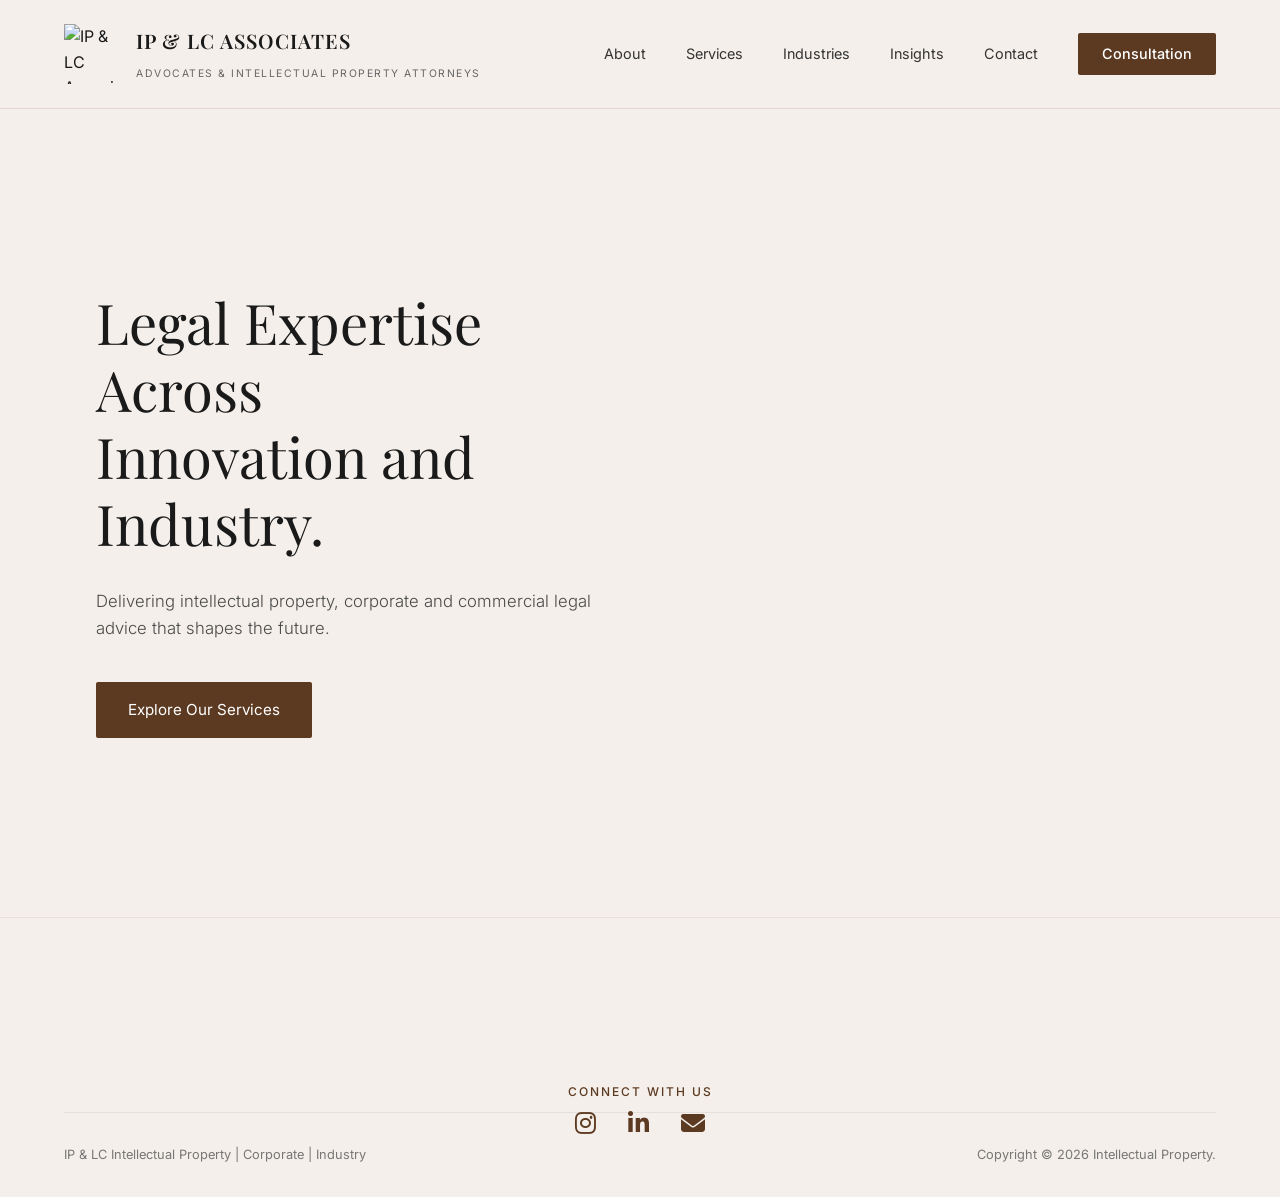
==== index.html @ b99c1520 "Initial website files" ====
<!DOCTYPE html>
<html lang="en">
<head>
    <meta charset="UTF-8">
    <meta name="viewport" content="width=device-width, initial-scale=1.0">
    <title>IP & LC Associates | Legal Expertise</title>

    <link rel="stylesheet" href="style.css">

    <link rel="preconnect" href="https://fonts.googleapis.com">
    <link rel="preconnect" href="https://fonts.gstatic.com" crossorigin>
    <link href="https://fonts.googleapis.com/css2?family=Inter:wght@300;400;500&family=Playfair+Display:ital,wght@0,400;0,600;1,400&display=swap" rel="stylesheet">

    <link rel="stylesheet" href="https://cdnjs.cloudflare.com/ajax/libs/font-awesome/6.4.0/css/all.min.css">
</head>
<body>

    <header class="navbar">
        <div class="logo-container">
            <!-- <div class="logo-icon"></div> -->
            <img src="logo.png" alt="IP & LC Associates Logo" class="logo-image">
            <div class="logo-text">
                <h1>IP & LC ASSOCIATES</h1>
                <p class="logo-subtext">Advocates & Intellectual Property Attorneys</p>
            </div>
        </div>

        <!-- <nav class="nav-links">
            <a href="about.html">About</a>
            <a href="services.html">Services</a>
            <a href="industries.html">Industries</a>
            <a href="insights.html">Insights</a>
            <a href="contact.html">Contact</a>
            <a href="consultation.html" class="cta-btn">Consultation</a>
        </nav> -->

        <nav class="nav-links">
            <a href="about.html">About</a>
            
            <div class="dropdown">
                <a href="#">Services</a>
                <div class="dropdown-content">
                    <button onclick="window.location.href='services.html?type=ip'">Intellectual Property</button>
                    <button onclick="window.location.href='services.html?type=corporate'">Corporate & Commercial</button>
                </div>
            </div>

            <a href="industries.html">Industries</a>
            <a href="insights.html">Insights</a>
            <a href="contact.html">Contact</a>
            <a href="consultation.html" class="cta-btn">Consultation</a>
        </nav>
    </header>

    <main class="hero-section">
        <div class="hero-content">
            <h2 class="hero-title">Legal Expertise<br>Across<br>Innovation and Industry.</h2>
            <p class="hero-description">
                Delivering intellectual property, corporate and commercial legal advice that shapes the future.
            </p>
            <a href="#services" class="explore-btn">Explore Our Services</a>
        </div>
    </main>

    <!-- <section id="about" class="content-section">
    <div class="section-container">
        <h2>About Us</h2>
        <p>
            IP & LC Associates is a multidisciplinary legal practice focused on
            Intellectual Property, Corporate Law, Commercial Transactions, and
            Industry-specific legal advisory services.
        </p>

        <p>
            We assist innovators, entrepreneurs, startups, corporations, and
            established businesses in protecting their intellectual assets and
            navigating complex legal challenges.
        </p>
    </div>
</section> -->

    <footer class="footer">
        <p class="footer-title">CONNECT WITH US</p>

        <div class="social-icons">
            <a href="#" aria-label="Instagram"><i class="fa-brands fa-instagram"></i></a>
            <a href="#" aria-label="LinkedIn"><i class="fa-brands fa-linkedin-in"></i></a>
            <a href="#" aria-label="Email"><i class="fa-solid fa-envelope"></i></a>
        </div>

        <div class="copyright">
            <p>IP & LC Intellectual Property | Corporate | Industry</p>
            <p>Copyright © 2026 Intellectual Property.</p>
        </div>
    </footer>

</body>
</html>
---- style.css ----
/* ==========================================================================
   1. RESET & FOUNDATIONS
   ========================================================================== */
* {
    margin: 0;
    padding: 0;
    box-sizing: border-box;
}

html {
    scroll-behavior: smooth;
    min-height: 100%;
}

body {
    min-height: 100%;
    font-family: 'Inter', sans-serif;
    color: #1A1A1A;
    line-height: 1.6;

    /* Full-page background image */
    background: url('bg-photo-2.png') no-repeat center center;
    background-size: cover;
    background-attachment: scroll;
    background-color: #F4EFEA;
}

/* Optional soft page overlay for readability */
body::before {
    content: "";
    position: fixed;
    inset: 0;
    background: rgba(244, 239, 234, 0.18);
    pointer-events: none;
    z-index: -1;
}

/* ==========================================================================
   2. HEADER & NAVIGATION BAR
   ========================================================================== */
.navbar {
    position: sticky;
    top: 0;
    z-index: 1000;
    display: flex;
    justify-content: space-between;
    align-items: center;
    padding: 1.5rem 4rem;
    background-color: rgba(244, 239, 234, 0.72);
    backdrop-filter: blur(4px);
    border-bottom: 1px solid rgba(139, 94, 60, 0.15);
}

.logo-container {
    display: flex;
    align-items: center;
    gap: 12px;
}

.logo-image {
    width: 60px;
    height: 60px;
    object-fit: contain;
    display: block;
}

/* .logo-icon {
    width: 32px;
    height: 32px;
    background-color: #5C3A21;
    border-radius: 50% 0 50% 0;
} */

/* .logo-text h1 {
    font-family: 'Playfair Display', serif;
    font-size: 1.25rem;
    font-weight: 600;
    letter-spacing: 1px;
    color: #1A1A1A;
} */

.logo-text h1 {
    font-family: 'Playfair Display', serif;
    font-size: 1.25rem;
    font-weight: 600;
    letter-spacing: 1px;
    color: #1A1A1A;

    position: relative;
    display: inline-block;
    overflow: hidden;
}

.logo-text h1::after {
    content: '';
    position: absolute;
    top: 0;
    left: -150%;
    width: 50%;
    height: 100%;

    background: linear-gradient(
        120deg,
        transparent,
        rgba(255,255,255,0.8),
        transparent
    );

    animation: shine 8s infinite;
}

@keyframes shine {
    0% {
        left: -150%;
    }

    50% {
        left: 150%;
    }

    100% {
        left: 150%;
    }
}

.logo-subtext {
    font-size: 0.65rem;
    text-transform: uppercase;
    letter-spacing: 1.5px;
    color: #666666;
    margin-top: 2px;
}

.nav-links {
    display: flex;
    align-items: center;
    gap: 2.5rem;
}

.nav-links a {
    text-decoration: none;
    color: #333333;
    font-size: 0.9rem;
    font-weight: 400;
    transition: color 0.3s ease;
}

.nav-links a:hover {
    color: #5C3A21;
}

.nav-links .cta-btn {
    background-color: #5C3A21;
    color: #FFFFFF;
    padding: 0.6rem 1.5rem;
    border-radius: 2px;
    font-weight: 500;
    transition: background-color 0.3s ease;
}

.nav-links .cta-btn:hover {
    background-color: #442A18;
}

/* ==========================================================================
   3. HERO SECTION
   ========================================================================== */
.hero-section {
    min-height: calc(100vh - 92px);
    display: flex;
    align-items: center;
    padding: 0 6rem;
    position: relative;
    background: transparent;
}

.hero-content {
    max-width: 550px;
    position: relative;
    z-index: 2;
    padding: 3rem 0;
}

.hero-title {
    font-family: 'Playfair Display', serif;
    font-size: 3.5rem;
    font-weight: 400;
    line-height: 1.2;
    color: #1A1A1A;
    margin-bottom: 2rem;
}

.hero-description {
    font-size: 1.05rem;
    color: #4A4A4A;
    margin-bottom: 2.5rem;
    font-weight: 300;
    max-width: 500px;
}

.explore-btn {
    display: inline-block;
    text-decoration: none;
    background-color: #5C3A21;
    color: #FFFFFF;
    padding: 1rem 2rem;
    border-radius: 2px;
    font-size: 0.95rem;
    font-weight: 400;
    transition: background-color 0.3s ease, transform 0.2s ease;
}

.explore-btn:hover {
    background-color: #442A18;
    transform: translateY(-1px);
}

/* ==========================================================================
   4. FOOTER & SOCIALS SECTION
   ========================================================================== */
.footer {
    /* background-color: rgba(232, 227, 220, 0.55); */
    background-color: transparent;
    /* backdrop-filter: blur(4px); */
    padding: 4rem 4rem 2rem 4rem;
    text-align: center;
    border-top: 1px solid rgba(139, 94, 60, 0.1);
}

.footer-title {
    transform: translateY(100px);
    font-size: 0.75rem;
    font-weight: 500;
    letter-spacing: 2px;
    color: #5C3A21;
    margin-bottom: 1.5rem;
}

.social-icons {
    transform: translateY(80px);
    display: flex;
    justify-content: center;
    gap: 2rem;
    margin-bottom: 3rem;
}

.social-icons a {
    /* transform: translateY(100px); */
    color: #5C3A21;
    font-size: 1.5rem;
    transition: color 0.3s ease, transform 0.3s ease;
}

.social-icons a:hover {
    color: #8B5E3C;
    transform: scale(1.15);
}

.copyright {
    /* transform: translateY(100px); */
    border-top: 1px solid rgba(0, 0, 0, 0.06);
    padding-top: 2rem;
    font-size: 0.8rem;
    color: #777777;
    display: flex;
    justify-content: space-between;
    align-items: center;
    max-width: 1200px;
    margin: 0 auto;
}

/* ==========================================================================
   5. RESPONSIVE
   ========================================================================== */
@media (max-width: 768px) {
    .navbar {
        padding: 1.25rem 1.5rem;
    }

    .nav-links {
        display: none;
    }

    .hero-section {
        min-height: auto;
        padding: 4rem 2rem 5rem 2rem;
        align-items: flex-start;
    }

    .hero-title {
        font-size: 2.5rem;
    }

    .hero-description {
        font-size: 1rem;
    }

    .footer {
        padding: 3rem 1.5rem 2rem 1.5rem;
    }

    .copyright {
        flex-direction: column;
        gap: 10px;
    }

    body {
        background-attachment: scroll;
        background-position: center top;
    }
}

@keyframes fadeUp {
    from {
        opacity: 0;
        transform: translateY(25px);
    }

    to {
        opacity: 1;
        transform: translateY(0);
    }
}

.hero-title,
.hero-description,
.explore-btn {
    opacity: 0;
}

.hero-title {
    animation: fadeUp 1.5s ease-out forwards;
}

.hero-description {
    animation: fadeUp 1.5s ease-out forwards;
    animation-delay: 0.6s;
}

.explore-btn {
    animation: fadeUp 1.5s ease-out forwards;
    animation-delay: 1.2s;
}

/* .hero-title {
    animation: fadeUp 2s ease forwards;
}

.hero-description {
    animation: fadeUp 2s ease forwards;
    animation-delay: 0.8s;
}

.explore-btn {
    animation: fadeUp 2s ease forwards;
    animation-delay: 1.6s;
} */


/* ==========================================
   ABOUT PAGE
========================================== */

.page-header {
    position: relative;
    min-height: 300px;
    padding: 6rem;
    overflow: hidden;

    display: flex;
    align-items: center;
}

/* .watermark-logo {
    position: absolute;

    right: -80px;
    top: 50%;

    transform: translateY(-50%);

    width: 500px;
    height: 500px;

    background-image: url('logo.png');
    background-repeat: no-repeat;
    background-position: center;
    background-size: contain;

    opacity: 0.05;

    pointer-events: none;
} */

.page-title {
    font-family: 'Playfair Display', serif;

    font-size: 5rem;
    font-weight: 600;
    letter-spacing: 6px;

    color: #5C3A21;

    position: relative;
    overflow: hidden;
    display: inline-block;

    opacity: 0;
    animation: fadeUp 1.5s ease-out forwards;

    position: relative;
    z-index: 2;
}

.page-title::after {
    content: '';

    position: absolute;
    top: 0;
    left: -150%;

    width: 40%;
    height: 100%;

    background: linear-gradient(
        120deg,
        transparent,
        rgba(255,255,255,0.8),
        transparent
    );

    animation: pageShine 8s infinite;
}

@keyframes pageShine {
    0% {
        left: -150%;
    }

    50% {
        left: 150%;
    }

    100% {
        left: 150%;
    }
}

.page-content {
    padding: 2rem 6rem 8rem 6rem;
}

.content-wrapper {
    max-width: 900px;
}

.content-wrapper h2 {
    font-family: 'Playfair Display', serif;
    font-size: 2.2rem;

    color: #5C3A21;

    margin-bottom: 2rem;
    opacity: 0;
    animation: fadeUp 1.5s ease-out forwards;
    animation-delay: 0.5s;
}

.content-wrapper p {
    font-size: 1.05rem;
    line-height: 1.9;

    color: #444;

    margin-bottom: 1.5rem;

    opacity: 0;
    animation: fadeUp 1.5s ease-out forwards;
    animation-delay: 1s;
}

.about-page {
    background: linear-gradient(
        to bottom,
        #A9A9A9 0%,    /* Grey at the bottom */
        #D5CEC7 50%,   /* Transition zone */
        #FAF7F2 100%   /* Beige at the top */
    ) !important;
}

.about-page::before {
    display: none;
}

.about-layout {
    display: flex;
    align-items: center;
    gap: 4rem;
}

.about-text {
    flex: 0.9;
}

/* .slideshow-container {
    flex: 1.1;
    position: relative;
    width: 100%;
    height: 550px;

    overflow: hidden;
    border-radius: 12px;

    box-shadow: 0 20px 50px rgba(0,0,0,0.12);
} */

.slideshow-container {
    position: fixed;
    right: 0;
    top: 50%;
    transform: translateY(-50%);

    width: 700px;
    height: 700px;

    opacity: 0.12;

    pointer-events: none;
    z-index: 0;
    overflow: hidden;
}

.slide {
    position: absolute;
    inset: 0;

    width: 100%;
    height: 100%;

    object-fit: cover;

    opacity: 0;
    transition: opacity 1.5s ease-in-out;

    
    transform: scale(1.05);

    -webkit-mask-image: linear-gradient(to left, rgba(0, 0, 0, 1) 40%, transparent 100%);
    mask-image: linear-gradient(to left, rgba(0, 0, 0, 1) 40%, transparent 100%);
}

.slide::after {
    content: '';
    position: absolute;
    inset: 0;
    /* Gradient: Dark on right, transparent on left */
    background: linear-gradient(to left, #FAF7F2 0%, transparent 80%);
}

.slide.active {
    opacity: 1;
}

/* ==========================================================================
   COMPLETE ANIMATED & STAGGERED SERVICES DROPDOWN
   ========================================================================== */

/* 1. Dropdown Anchor Parent Container */
.dropdown { 
    position: relative; 
    display: inline-block; 
}

/* 2. Dropdown Card Container (Handles the overall fade and slide entry) */
.dropdown-content {
    display: block; /* Forces block display to allow CSS transitions to trigger */
    position: absolute; 
    top: 100%; 
    left: 0;
    background: #F4EFEA; 
    min-width: 220px;
    box-shadow: 0 10px 30px rgba(0, 0, 0, 0.08);
    z-index: 1001;
    border-top: 2px solid #5C3A21; /* Accent baseline line */
    
    /* Initial Hidden State */
    opacity: 0;
    visibility: hidden;
    transform: translateY(12px);
    pointer-events: none; /* Disables interaction while invisible */
    
    /* Smooth Transition Curve */
    transition: opacity 0.3s ease, 
                transform 0.3s cubic-bezier(0.16, 1, 0.3, 1), 
                visibility 0.3s;
}

/* Container State on Hover */
.dropdown:hover .dropdown-content {
    opacity: 1;
    visibility: visible;
    transform: translateY(0);
    pointer-events: auto; /* Enables interaction */
}

/* 3. Dropdown Menu Link Buttons */
.dropdown-content button {
    display: block; 
    width: 100%; 
    padding: 1rem 1.25rem; 
    border: none;
    background: none; 
    text-align: left; 
    cursor: pointer; 
    font-family: 'Inter', sans-serif; 
    font-size: 0.9rem;
    color: #1A1A1A;
    
    /* Initial Item Hidden State */
    opacity: 0;
    transform: translateY(10px);
    
    /* Configuration for staggered entry and default exit dynamics */
    transition: opacity 0.25s ease, 
                transform 0.25s cubic-bezier(0.16, 1, 0.3, 1),
                background-color 0.2s ease, 
                color 0.2s ease;
}

/* Buttons State on Hovering the parent tab */
.dropdown:hover .dropdown-content button {
    opacity: 1;
    transform: translateY(0);
}

/* One-by-One Staggered Entrance Timings */
.dropdown:hover .dropdown-content button:nth-child(1) {
    transition-delay: 0.08s; /* Intellectual Property slides out first */
}
.dropdown:hover .dropdown-content button:nth-child(2) {
    transition-delay: 0.16s; /* Corporate & Commercial follows right after */
}

/* Interactive hover color adjustments when hovering over individual links */
.dropdown-content button:hover { 
    background: rgba(92, 58, 33, 0.06); 
    color: #5C3A21; 
    transition-delay: 0s !important; /* Overrides entry delay so highlighting reacts instantly */
}

/* --- Services List Animations --- */
.service-content { display: none; }
.service-list { list-style: none; padding: 0; }
.service-list li {
    font-size: 1.1rem; line-height: 2.5; color: #444;
    opacity: 0; animation: fadeUp 1s ease-out forwards;
}
/* Staggers the items for a premium feel */
.service-list li:nth-child(n) { animation-delay: calc(n * 0.08s); }

/* --- Shiny Swipe for Service Headings --- */
/* --- Updated Service Headings (Matches Industries We Serve style) --- */
/* --- Expanded Service Headings (Matches image_f168a4.png with Larger Font) --- */
.service-content h2 {
    font-family: 'Playfair Display', serif;
    font-style: italic;
    font-weight: 500;
    font-size: 3rem;                               /* INCREASED FONT SIZE: Scaled up for premium prominence */
    color: #5C3A21;                                  /* Matching bronze/gold text color */
    border-bottom: 1px solid rgba(92, 58, 33, 0.3);  /* Clean underline line */
    padding-bottom: 8px;                             /* Slightly expanded breathing room above the line */
    margin-bottom: 2rem;
    
    /* Layout preservation for the shiny swipe sequence */
    position: relative;
    display: inline-block; 
    overflow: hidden;
    padding-right: 24px;   
}

/* Keeps the premium shine effect attached securely to the resized text */
.service-content h2::after {
    content: '';
    position: absolute;
    top: 0;
    left: -150%;
    width: 40%;
    height: 100%;
    background: linear-gradient(
        120deg,
        transparent,
        rgba(255,255,255,0.8),
        transparent
    );
    animation: pageShine 8s infinite;
}

/* Optional: Add a bit of breathing room at the top since the main header is gone */
.services-container {
    padding-top: 6rem !important;
}

/* --- White Box Cards for Service Items --- */
.service-list {
    display: flex;
    flex-direction: column;
    gap: 0.85rem;          /* Space between the white boxes */
    margin-top: 2rem;
    list-style: none;      /* Removes old bullet points */
    padding: 0;
}

.service-list li {
    background-color: #FFFFFF;
    color: #2D2D2D;
    font-size: 1.05rem;
    font-weight: 400;
    padding: 1.25rem 1.75rem;
    border-radius: 3px;
    box-shadow: 0 4px 15px rgba(0, 0, 0, 0.03);
    border-left: 3px solid #5C3A21; /* Theme accent line on the left of each box */
    
    /* Animation Initialization */
    opacity: 0;
    transform: translateY(30px);
    animation: slideUpCard 0.6s cubic-bezier(0.16, 1, 0.3, 1) forwards;
}

/* Custom Keyframe for Card Entrance */
@keyframes slideUpCard {
    to {
        opacity: 1;
        transform: translateY(0);
    }
}

/* Staggered Entrance Delays (One by One effect) */
.service-list li:nth-child(1) { animation-delay: 0.1s; }
.service-list li:nth-child(2) { animation-delay: 0.2s; }
.service-list li:nth-child(3) { animation-delay: 0.3s; }
.service-list li:nth-child(4) { animation-delay: 0.4s; }
.service-list li:nth-child(5) { animation-delay: 0.5s; }
.service-list li:nth-child(6) { animation-delay: 0.6s; }
.service-list li:nth-child(7) { animation-delay: 0.7s; }
.service-list li:nth-child(8) { animation-delay: 0.8s; }

/* --- Hover Expansion Mechanics --- */
.service-list li {
    cursor: pointer;
    transition: background-color 0.35s ease, box-shadow 0.35s ease, transform 0.35s ease;
}

/* Accent highlight when hovering over a card */
.service-list li:hover {
    background-color: #FAF7F2; 
    box-shadow: 0 8px 25px rgba(92, 58, 33, 0.08);
}

/* Service Title Styling inside the card */
/* --- Updated Service Titles (Matches the clean uppercase + underline style) --- */
.service-title {
    font-family: 'Inter', sans-serif;
    text-transform: uppercase;
    letter-spacing: 2px;
    color: #5C3A21;
    font-size: 0.9rem;
    font-weight: 500;
    display: inline-block;
    border-bottom: 1px solid rgba(92, 58, 33, 0.25);
    padding-bottom: 4px;
    transition: border-color 0.35s ease;
}

/* Enhances the underline subtly when the whole card is hovered */
.service-list li:hover .service-title {
    border-bottom-color: rgba(92, 58, 33, 0.6);
}

/* Hidden description block by default */
.service-desc {
    max-height: 0;
    opacity: 0;
    overflow: hidden;
    font-size: 0.92rem;
    color: #555555;
    line-height: 1.5;
    /* Smooth multi-property transition for the downward slide effect */
    transition: max-height 0.4s cubic-bezier(0.16, 1, 0.3, 1), 
                opacity 0.3s ease, 
                margin-top 0.4s ease;
}

/* Hover expansion trigger */
.service-list li:hover .service-desc {
    max-height: 120px; /* Allows the content area to expand downward */
    opacity: 1;
    margin-top: 0.75rem; /* Creates clean spacing above the description text */
}

/* --- Industry Header Typography & Animations --- */
.industry-intro-sub {
    font-family: 'Inter', sans-serif;
    font-size: 0.85rem;
    text-transform: uppercase;
    letter-spacing: 2px;
    color: #5C3A21;
    margin-bottom: 0.5rem;
    border-bottom: 1px solid rgba(92, 58, 33, 0.2);
    display: inline-block;
    padding-bottom: 2px;
    
    /* Animation */
    opacity: 0;
    transform: translateY(15px);
    animation: slideUpHeading 0.8s cubic-bezier(0.16, 1, 0.3, 1) forwards;
}

.industry-intro-title {
    font-family: 'Playfair Display', serif;
    font-size: 2.8rem;
    color: #1A1A1A;
    line-height: 1.2;
    margin-bottom: 1.2rem;
    font-weight: 400;
    
    /* Animation with slight delay */
    opacity: 0;
    transform: translateY(25px);
    animation: slideUpHeading 0.8s cubic-bezier(0.16, 1, 0.3, 1) forwards;
    animation-delay: 0.1s;
}

.industry-intro-title em {
    font-style: italic;
    font-weight: 400;
}

.industry-intro-desc {
    font-family: 'Inter', sans-serif;
    font-style: italic;
    font-size: 1.1rem;
    color: #555555;
    line-height: 1.6;
    margin-bottom: 2.5rem;
    max-width: 650px;
    
    /* Animation with more delay */
    opacity: 0;
    transform: translateY(25px);
    animation: slideUpHeading 0.8s cubic-bezier(0.16, 1, 0.3, 1) forwards;
    animation-delay: 0.2s;
}

/* Keyframe for Header Elements */
@keyframes slideUpHeading {
    to {
        opacity: 1;
        transform: translateY(0);
    }
}

/* --- Industry 2-Column Grid & Cards --- */
.industry-list {
    display: grid;
    grid-template-columns: repeat(2, 1fr);
    gap: 1.2rem;
    list-style: none;
    padding: 0;
    margin: 0;
}

.industry-list li {
    background-color: #FFFFFF;
    padding: 1.25rem 1.75rem;
    border-radius: 3px;
    box-shadow: 0 4px 15px rgba(0, 0, 0, 0.03);
    border-left: 3px solid #5C3A21;
    display: flex;
    align-items: center;
    gap: 1.5rem;
    
    /* Card entry starts after headings finish */
    opacity: 0;
    transform: translateY(30px);
    animation: slideUpCard 0.6s cubic-bezier(0.16, 1, 0.3, 1) forwards;
}

.industry-number {
    font-family: 'Playfair Display', serif;
    font-style: italic;
    font-size: 1.1rem;
    color: #5C3A21;
    font-weight: 600;
    min-width: 25px;
}

.industry-text {
    font-family: 'Inter', sans-serif;
    font-size: 1.1rem;
    font-weight: 400;
    color: #1A1A1A;
}

/* Staggered Card Delays (Pushed back slightly to let title animate first) */
.industry-list li:nth-child(1) { animation-delay: 0.35s; }
.industry-list li:nth-child(2) { animation-delay: 0.4s; }
.industry-list li:nth-child(3) { animation-delay: 0.45s; }
.industry-list li:nth-child(4) { animation-delay: 0.5s; }
.industry-list li:nth-child(5) { animation-delay: 0.55s; }
.industry-list li:nth-child(6) { animation-delay: 0.6s; }
.industry-list li:nth-child(7) { animation-delay: 0.65s; }
.industry-list li:nth-child(8) { animation-delay: 0.7s; }
.industry-list li:nth-child(9) { animation-delay: 0.75s; }
.industry-list li:nth-child(10) { animation-delay: 0.8s; }


/* --- About Page Headings & Spacing (Matches image_f16c85.png Style) --- */
.about-page .page-title,
.about-page .content-wrapper h2 {
    font-family: 'Montserrat', sans-serif;
    text-transform: uppercase;
    letter-spacing: 2.5px;
    color: #5C3A21;
    font-weight: 500;
    display: inline-block;
    border-bottom: 1px solid rgba(92, 58, 33, 0.25);
    padding-bottom: 6px;
}

/* FONT SIZE: Scaled up the main page title */
.about-page .page-title {
    font-size: 2.5rem;
    margin-bottom: 0;
}

/* REDUCED GAPS: Drastically slashes the banner height and padding */
.about-page .page-header {
    margin-top: 0 !important;        /* Snaps the banner block directly against the navbar */
    padding-top: 2rem !important;    /* Pulls "ABOUT US" up near the top of the grey zone */
    padding-bottom: 1rem !important; /* Tightens the bottom of the banner zone */
    min-height: auto !important;     /* Overrides any tall preset height rules */
    height: auto !important;
}

.about-page .page-content {
    padding-top: 1.5rem !important;  /* Controls the spacing between the banner and "Who We Are" */
}

/* Spacing adjustments for the Subsection Title */
.about-page .content-wrapper h2 {
    font-size: 1.15rem;
    margin-top: 0;
    margin-bottom: 1.5rem;
}
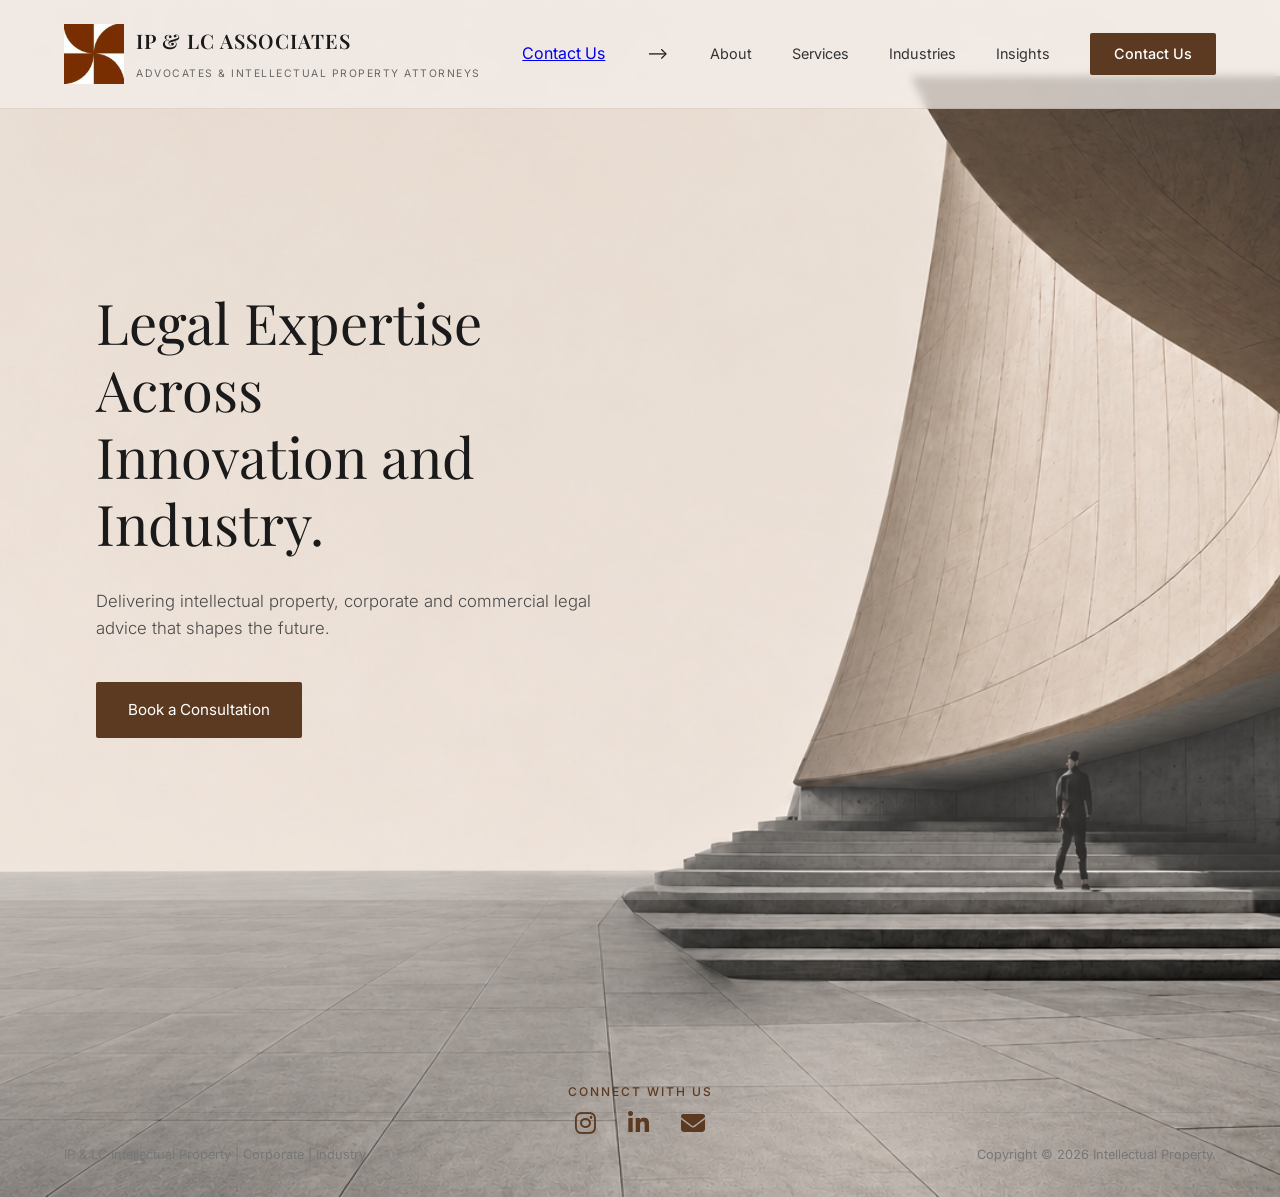
==== commit 1bf60614: "explore services and consultation changes" ====
--- a/index.html
+++ b/index.html
@@ -30,8 +30,8 @@
             <a href="services.html">Services</a>
             <a href="industries.html">Industries</a>
             <a href="insights.html">Insights</a>
-            <a href="contact.html">Contact</a>
-            <a href="consultation.html" class="cta-btn">Consultation</a>
+            <!-- <a href="contact.html">Contact</a> -->
+            <a href="contact.html" class="cta-btn">Contact Us</a>
         </nav> -->
 
         <nav class="nav-links">
@@ -47,8 +47,8 @@
 
             <a href="industries.html">Industries</a>
             <a href="insights.html">Insights</a>
-            <a href="contact.html">Contact</a>
-            <a href="consultation.html" class="cta-btn">Consultation</a>
+            <!-- <a href="contact.html">Contact</a> -->
+            <a href="contact.html" class="cta-btn">Contact Us</a>
         </nav>
     </header>
 
@@ -58,7 +58,7 @@
             <p class="hero-description">
                 Delivering intellectual property, corporate and commercial legal advice that shapes the future.
             </p>
-            <a href="#services" class="explore-btn">Explore Our Services</a>
+            <a href="#services" class="explore-btn">Book a Consultation</a>
         </div>
     </main>
 
@@ -95,4 +95,4 @@
     </footer>
 
 </body>
-</html>+</html>
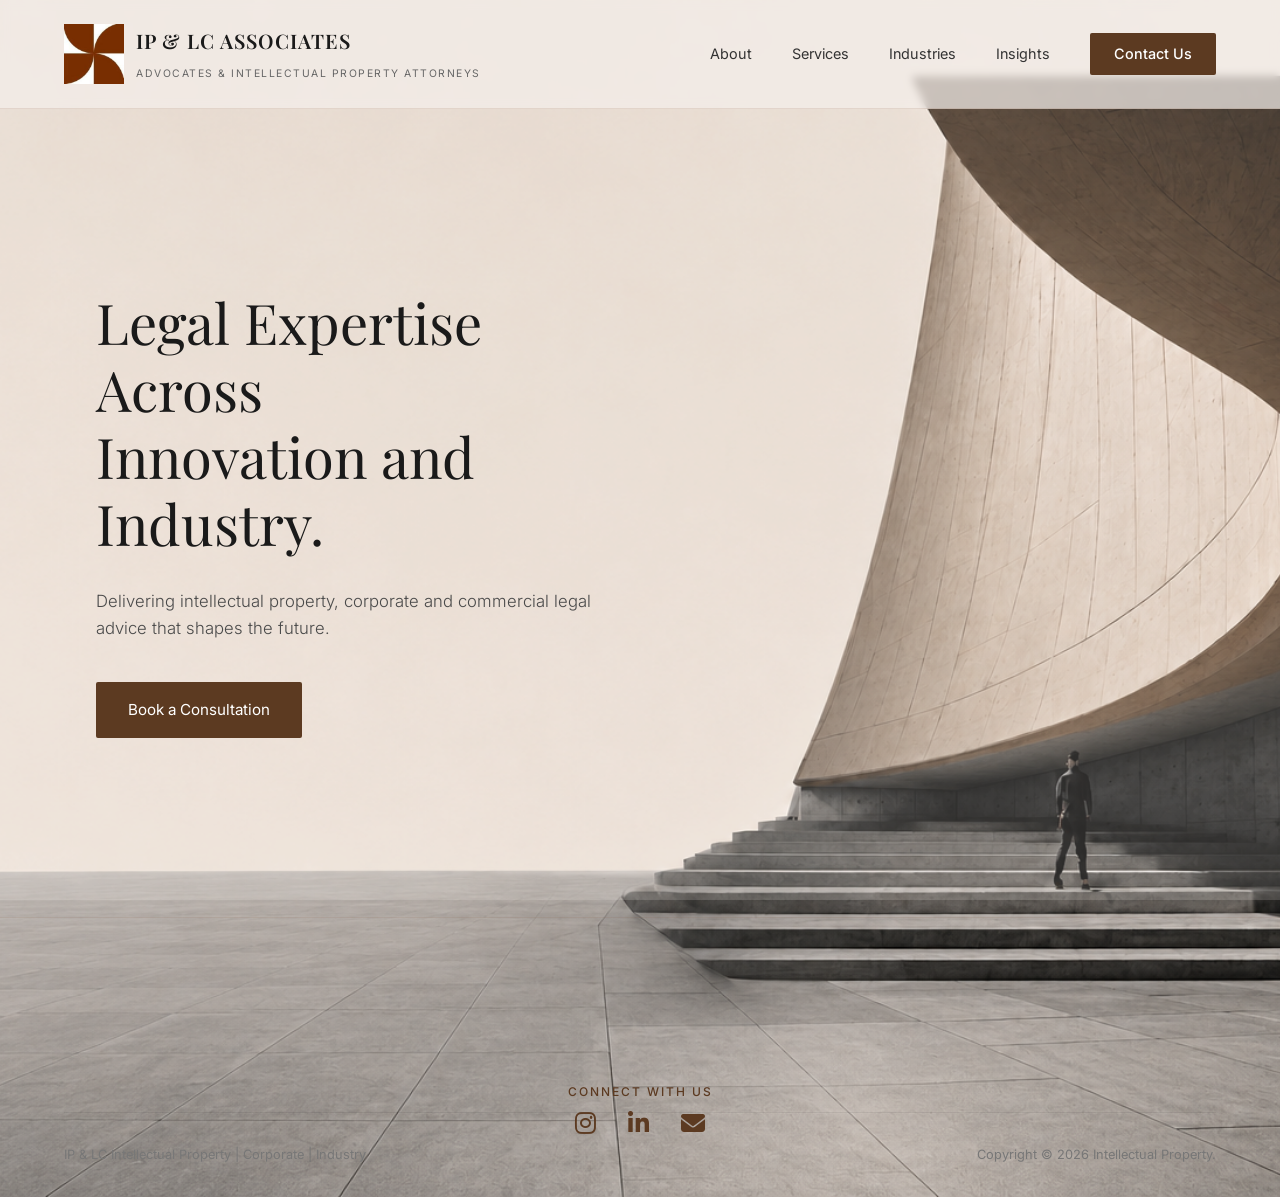
==== commit 27ca46c4: "Update index.html" ====
--- a/index.html
+++ b/index.html
@@ -30,7 +30,7 @@
             <a href="services.html">Services</a>
             <a href="industries.html">Industries</a>
             <a href="insights.html">Insights</a>
-            <!-- <a href="contact.html">Contact</a> -->
+            <a href="contact.html">Contact</a>
             <a href="contact.html" class="cta-btn">Contact Us</a>
         </nav> -->
 
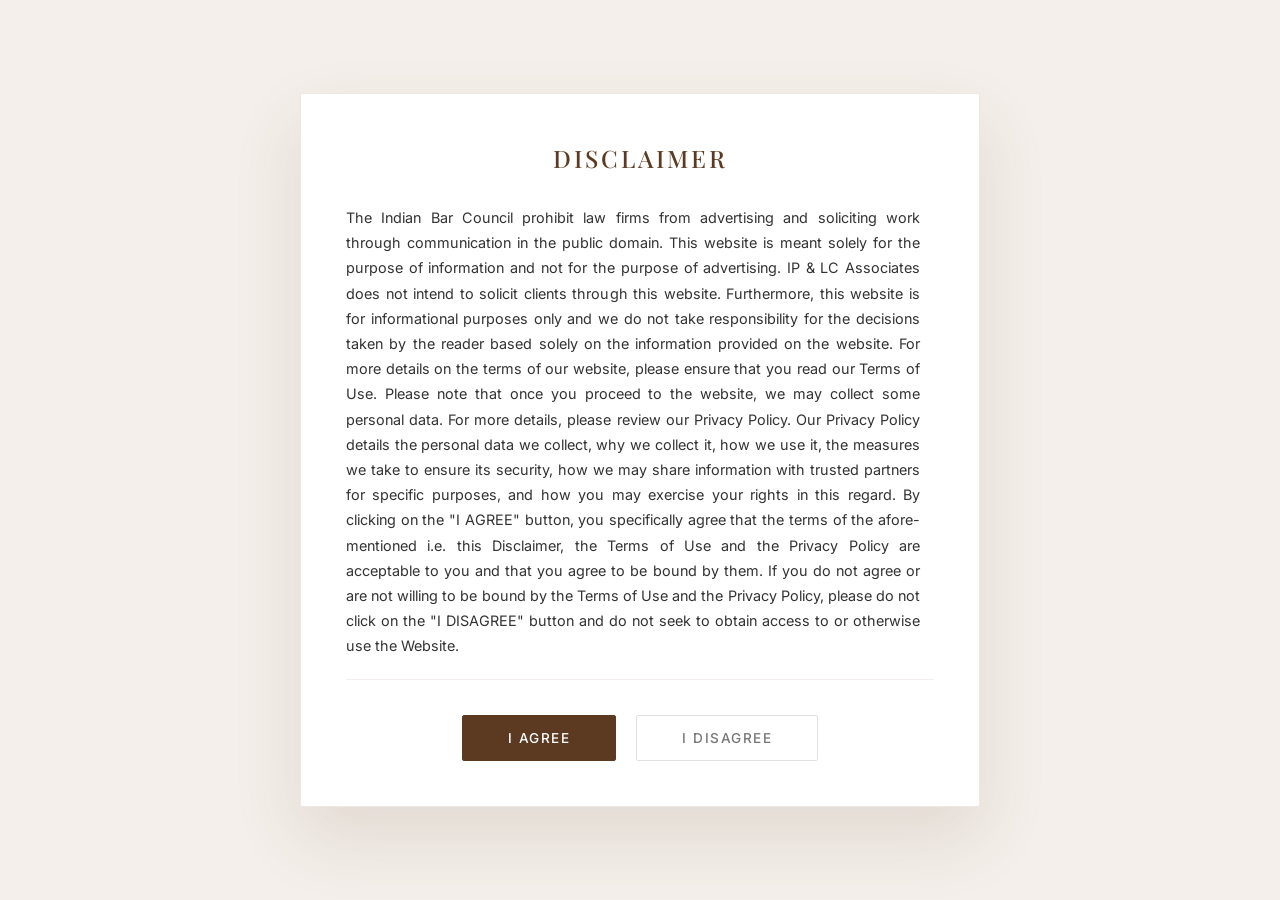
==== commit 220ffaaa: "Update index.html" ====
--- a/index.html
+++ b/index.html
@@ -9,90 +9,156 @@
 
     <link rel="preconnect" href="https://fonts.googleapis.com">
     <link rel="preconnect" href="https://fonts.gstatic.com" crossorigin>
-    <link href="https://fonts.googleapis.com/css2?family=Inter:wght@300;400;500&family=Playfair+Display:ital,wght@0,400;0,600;1,400&display=swap" rel="stylesheet">
+    <link href="https://fonts.googleapis.com/css2?family=Playfair+Display:ital,wght@0,400..900;1,400..900&family=Inter:wght@400;500;600;700&family=Montserrat:wght@400;500;600&display=swap" rel="stylesheet">
 
     <link rel="stylesheet" href="https://cdnjs.cloudflare.com/ajax/libs/font-awesome/6.4.0/css/all.min.css">
 </head>
 <body>
 
-    <header class="navbar">
-        <div class="logo-container">
-            <!-- <div class="logo-icon"></div> -->
-            <img src="logo.png" alt="IP & LC Associates Logo" class="logo-image">
-            <div class="logo-text">
-                <h1>IP & LC ASSOCIATES</h1>
-                <p class="logo-subtext">Advocates & Intellectual Property Attorneys</p>
-            </div>
-        </div>
-
-        <!-- <nav class="nav-links">
-            <a href="about.html">About</a>
-            <a href="services.html">Services</a>
-            <a href="industries.html">Industries</a>
-            <a href="insights.html">Insights</a>
-            <a href="contact.html">Contact</a>
-            <a href="contact.html" class="cta-btn">Contact Us</a>
-        </nav> -->
-
-        <nav class="nav-links">
-            <a href="about.html">About</a>
+    <!-- ==========================================================================
+       LEGAL DISCLAIMER OVERLAY
+       ========================================================================== -->
+    <div id="disclaimer-overlay">
+        <div class="disclaimer-box">
             
-            <div class="dropdown">
-                <a href="#">Services</a>
-                <div class="dropdown-content">
-                    <button onclick="window.location.href='services.html?type=ip'">Intellectual Property</button>
-                    <button onclick="window.location.href='services.html?type=corporate'">Corporate & Commercial</button>
+            <!-- STAGE 1 CONTENT: Legal Verbiage & Option Triggers -->
+            <div id="disclaimer-main-content">
+                <h2>DISCLAIMER</h2>
+                <div class="disclaimer-text">
+                    <p>The Indian Bar Council prohibit law firms from advertising and soliciting work through communication in the public domain. This website is meant solely for the purpose of information and not for the purpose of advertising. IP & LC Associates does not intend to solicit clients through this website. Furthermore, this website is for informational purposes only and we do not take responsibility for the decisions taken by the reader based solely on the information provided on the website. For more details on the terms of our website, please ensure that you read our Terms of Use. Please note that once you proceed to the website, we may collect some personal data. For more details, please review our Privacy Policy. Our Privacy Policy details the personal data we collect, why we collect it, how we use it, the measures we take to ensure its security, how we may share information with trusted partners for specific purposes, and how you may exercise your rights in this regard. By clicking on the "I AGREE" button, you specifically agree that the terms of the afore-mentioned i.e. this Disclaimer, the Terms of Use and the Privacy Policy are acceptable to you and that you agree to be bound by them. If you do not agree or are not willing to be bound by the Terms of Use and the Privacy Policy, please do not click on the "I DISAGREE" button and do not seek to obtain access to or otherwise use the Website.</p>
+                </div>
+                <div class="disclaimer-buttons">
+                    <button id="agree-btn">I AGREE</button>
+                    <button id="disagree-btn">I DISAGREE</button>
                 </div>
             </div>
 
-            <a href="industries.html">Industries</a>
-            <a href="insights.html">Insights</a>
-            <!-- <a href="contact.html">Contact</a> -->
-            <a href="contact.html" class="cta-btn">Contact Us</a>
-        </nav>
-    </header>
+            <!-- STAGE 2 CONTENT: Clean Typographic Success Card -->
+            <div id="disclaimer-feedback">
+                <p>Thank You</p>
+            </div>
 
-    <main class="hero-section">
-        <div class="hero-content">
-            <h2 class="hero-title">Legal Expertise<br>Across<br>Innovation and Industry.</h2>
-            <p class="hero-description">
-                Delivering intellectual property, corporate and commercial legal advice that shapes the future.
-            </p>
-            <a href="#services" class="explore-btn">Book a Consultation</a>
         </div>
-    </main>
+    </div>
 
-    <!-- <section id="about" class="content-section">
-    <div class="section-container">
-        <h2>About Us</h2>
-        <p>
-            IP & LC Associates is a multidisciplinary legal practice focused on
-            Intellectual Property, Corporate Law, Commercial Transactions, and
-            Industry-specific legal advisory services.
-        </p>
+    <!-- ==========================================================================
+       MAIN HOMEPAGE WRAPPER
+       ========================================================================== -->
+    <div id="homepage-content">
+        <header class="navbar">
+            <a href="index.html" class="logo-container" style="text-decoration: none; color: inherit;">
+                <img src="logo.png" alt="IP & LC Associates Logo" class="logo-image">
 
-        <p>
-            We assist innovators, entrepreneurs, startups, corporations, and
-            established businesses in protecting their intellectual assets and
-            navigating complex legal challenges.
-        </p>
+                <div class="logo-text">
+                    <h1>IP & LC ASSOCIATES</h1>
+                    <p class="logo-subtext">
+                        Advocates & Intellectual Property Attorneys
+                    </p>
+                </div>
+            </a>
+
+            <nav class="nav-links">
+                <a href="about.html">About</a>
+                
+                <div class="dropdown">
+                    <a href="#">Services</a>
+                    <div class="dropdown-content">
+                        <button onclick="window.location.href='services.html?type=ip'">Intellectual Property</button>
+                        <button onclick="window.location.href='services.html?type=corporate'">Corporate & Commercial</button>
+                    </div>
+                </div>
+
+                <a href="industries.html">Industries</a>
+                <a href="insights.html">Insights</a>
+                <a href="contact.html" class="cta-btn">Contact Us</a>
+            </nav>
+        </header>
+
+        <main class="hero-section">
+            <div class="hero-content">
+                <h2 class="hero-title">Legal Expertise<br>Across<br>Innovation and Industry.</h2>
+                <p class="hero-description">
+                    Delivering intellectual property, corporate and commercial legal advice that shapes the future.
+                </p>
+                <a href="#services" class="explore-btn">Book a Consultation</a>
+            </div>
+        </main>
+
+        <footer class="footer">
+            <p class="footer-title">CONNECT WITH US</p>
+
+            <div class="social-icons">
+                <a href="#" aria-label="Instagram"><i class="fa-brands fa-instagram"></i></a>
+                <a href="#" aria-label="LinkedIn"><i class="fa-brands fa-linkedin-in"></i></a>
+                <a href="#" aria-label="Email"><i class="fa-solid fa-envelope"></i></a>
+            </div>
+
+            <div class="copyright">
+                <p>IP & LC Intellectual Property | Corporate | Industry</p>
+                <p>Copyright © 2026 Intellectual Property.</p>
+            </div>
+        </footer>
     </div>
-</section> -->
 
-    <footer class="footer">
-        <p class="footer-title">CONNECT WITH US</p>
+    <!-- STAGED ANIMATION SEQUENCE ENGINE -->
+    <script>
+        document.addEventListener("DOMContentLoaded", function () {
+            const overlay = document.getElementById("disclaimer-overlay");
+            const box = document.querySelector(".disclaimer-box");
+            const mainContent = document.getElementById("disclaimer-main-content");
+            const feedback = document.getElementById("disclaimer-feedback");
+            const homepageContent = document.getElementById("homepage-content");
+            const agreeBtn = document.getElementById("agree-btn");
+            const disagreeBtn = document.getElementById("disagree-btn");
 
-        <div class="social-icons">
-            <a href="#" aria-label="Instagram"><i class="fa-brands fa-instagram"></i></a>
-            <a href="#" aria-label="LinkedIn"><i class="fa-brands fa-linkedin-in"></i></a>
-            <a href="#" aria-label="Email"><i class="fa-solid fa-envelope"></i></a>
-        </div>
+            // Session lookup
+            if (sessionStorage.getItem("legalDisclaimerAccepted") === "true") {
+                overlay.style.display = "none";
+                homepageContent.classList.add("reveal-instantly");
+            } else {
+                setTimeout(function() {
+                    overlay.classList.add("show");
+                }, 150);
+            }
 
-        <div class="copyright">
-            <p>IP & LC Intellectual Property | Corporate | Industry</p>
-            <p>Copyright © 2026 Intellectual Property.</p>
-        </div>
-    </footer>
+            // Staged Timeline on "I AGREE" Trigger
+            agreeBtn.addEventListener("click", function () {
+                sessionStorage.setItem("legalDisclaimerAccepted", "true");
+                
+                // CRITICAL FIX: Freeze the box height exactly where it is right now
+                box.style.height = box.offsetHeight + "px";
+                
+                // STEP 1: Fade out legal text layout
+                mainContent.classList.add("wipe-out");
+                
+                // STEP 2: Swap layout pipelines after fade finishes (400ms)
+                setTimeout(function() {
+                    mainContent.style.display = "none";
+                    feedback.classList.add("pop-up");
+                    
+                    // STEP 3: Display 'Thank You' typing effect, then fade master mask out
+                    setTimeout(function() {
+                        overlay.classList.remove("show");
+                        
+                        // STEP 4: Reveal clean homepage content stream
+                        setTimeout(function() {
+                            overlay.style.display = "none";
+                            homepageContent.classList.add("reveal-gradually");
+                        }, 1200); 
 
+                    }, 1600); // Extended slightly to let the typing effect breathe
+
+                }, 400); 
+            });
+
+            // Disagree exit path
+            disagreeBtn.addEventListener("click", function () {
+                window.close();
+                setTimeout(function () {
+                    window.location.href = "https://www.google.com";
+                }, 250);
+            });
+        });
+    </script>
 </body>
 </html>
--- a/style.css
+++ b/style.css
@@ -14,7 +14,7 @@
 
 body {
     min-height: 100%;
-    font-family: 'Inter', sans-serif;
+    font-family: 'Montserrat', sans-serif;
     color: #1A1A1A;
     line-height: 1.6;
 
@@ -261,7 +261,7 @@
     border-top: 1px solid rgba(0, 0, 0, 0.06);
     padding-top: 2rem;
     font-size: 0.8rem;
-    color: #777777;
+    color: #5C3A21;
     display: flex;
     justify-content: space-between;
     align-items: center;
@@ -917,7 +917,7 @@
 /* --- About Page Headings & Spacing (Matches image_f16c85.png Style) --- */
 .about-page .page-title,
 .about-page .content-wrapper h2 {
-    font-family: 'Montserrat', sans-serif;
+    font-family: 'Inter', sans-serif;
     text-transform: uppercase;
     letter-spacing: 2.5px;
     color: #5C3A21;
@@ -951,4 +951,252 @@
     font-size: 1.15rem;
     margin-top: 0;
     margin-bottom: 1.5rem;
-}+}
+
+/* ==========================================================================
+   6. LEGAL DISCLAIMER MODAL OVERLAY (SOLID DESIGN WITH STABLE BOUNDS)
+   ========================================================================== */
+#disclaimer-overlay {
+    position: fixed;
+    top: 0;
+    left: 0;
+    width: 100%;
+    height: 100%;
+    background-color: #F4EFEA; /* Solid background prevents any early homepage bleed-through */
+    display: flex;
+    justify-content: center;
+    align-items: center;
+    z-index: 999999;
+    padding: 24px;
+    box-sizing: border-box;
+
+    opacity: 0;
+    visibility: hidden;
+    transition: opacity 1.2s cubic-bezier(0.25, 1, 0.5, 1), visibility 1.2s ease;
+}
+
+#disclaimer-overlay.show {
+    opacity: 1;
+    visibility: visible;
+}
+
+.disclaimer-box {
+    background-color: #FFFFFF;
+    max-width: 680px;
+    width: 100%;
+    min-height: 460px; /* Structural anchor point so card proportions remain constant */
+    max-height: 85vh; 
+    padding: 45px;
+    border-radius: 2px;
+    box-shadow: 0 30px 70px rgba(92, 58, 33, 0.12);
+    border: 1px solid rgba(139, 94, 60, 0.15);
+    display: flex;
+    flex-direction: column;
+    position: relative;
+    overflow: hidden;
+
+    transform: translateY(55px);
+    opacity: 0;
+    transition: transform 1.6s cubic-bezier(0.16, 1, 0.3, 1), opacity 1.6s ease, height 0.4s ease;
+}
+
+#disclaimer-overlay.show .disclaimer-box {
+    transform: translateY(0);
+    opacity: 1;
+}
+
+#disclaimer-main-content {
+    display: flex;
+    flex-direction: column;
+    height: 100%;
+    min-height: 0; 
+    opacity: 1;
+    transition: opacity 0.4s ease-out;
+}
+
+#disclaimer-main-content.wipe-out {
+    opacity: 0;
+}
+
+.disclaimer-box h2 {
+    font-family: 'Playfair Display', serif;
+    letter-spacing: 3px;
+    font-weight: 500;
+    text-align: center;
+    margin-top: 0;
+    margin-bottom: 28px;
+    color: #5C3A21;
+    font-size: 1.5rem;
+    flex-shrink: 0;
+}
+
+.disclaimer-text {
+    flex: 1;
+    overflow-y: auto;
+    margin-bottom: 35px;
+    padding-right: 14px;
+    border-bottom: 1px solid rgba(139, 94, 60, 0.1);
+    padding-bottom: 20px;
+}
+
+.disclaimer-text::-webkit-scrollbar {
+    width: 4px;
+}
+.disclaimer-text::-webkit-scrollbar-track {
+    background: rgba(0, 0, 0, 0.01);
+}
+.disclaimer-text::-webkit-scrollbar-thumb {
+    background: rgba(92, 58, 33, 0.2);
+    border-radius: 2px;
+}
+
+.disclaimer-text p {
+    font-family: 'Inter', sans-serif;
+    font-size: 0.9rem;
+    line-height: 1.75;
+    color: #333333;
+    text-align: justify;
+    margin: 0;
+}
+
+.disclaimer-buttons {
+    display: flex;
+    justify-content: center;
+    gap: 20px;
+    flex-shrink: 0;
+}
+
+.disclaimer-buttons button {
+    padding: 0.9rem 2.8rem;
+    font-family: 'Inter', sans-serif;
+    font-size: 0.85rem;
+    font-weight: 500;
+    letter-spacing: 1.5px;
+    border-radius: 2px;
+    cursor: pointer;
+    transition: all 0.3s ease;
+    box-sizing: border-box;
+}
+
+#agree-btn {
+    background-color: #5C3A21; 
+    color: #FFFFFF;
+    border: 1px solid #5C3A21;
+}
+
+#agree-btn:hover {
+    background-color: #442A18;
+    border-color: #442A18;
+}
+
+#disagree-btn {
+    background-color: transparent;
+    color: #777777;
+    border: 1px solid rgba(0, 0, 0, 0.12);
+}
+
+#disagree-btn:hover {
+    background-color: rgba(0, 0, 0, 0.02);
+    color: #1A1A1A;
+    border-color: rgba(0, 0, 0, 0.25);
+}
+
+/* --- STAGE 2: FAST REVEAL TYPING MODULE --- */
+#disclaimer-feedback {
+    display: none;
+    flex-direction: column;
+    align-items: center;
+    justify-content: center;
+    text-align: center;
+    
+    flex: 1;
+    width: 100%;
+    height: 100%;
+    box-sizing: border-box;
+}
+
+#disclaimer-feedback.pop-up {
+    display: flex;
+}
+
+#disclaimer-feedback p {
+    font-family: 'Playfair Display', serif;
+    font-size: 1.85rem;
+    letter-spacing: 3px;
+    font-weight: 400;
+    color: #5C3A21; 
+    margin: 0;
+    
+    display: inline-block;
+    overflow: hidden;
+    white-space: nowrap;
+    width: 0;
+    opacity: 0;
+}
+
+#disclaimer-feedback.pop-up p {
+    animation: 
+        typeText 0.4s steps(9, end) forwards, 
+        fadeInText 0.3s ease-out forwards;
+}
+
+@keyframes typeText {
+    from { width: 0; }
+    to { width: 170px; } 
+}
+
+@keyframes fadeInText {
+    from { opacity: 0; }
+    to { opacity: 1; }
+}
+
+
+/* ==========================================================================
+   7. MAIN CONTENT ISOLATION LAYERS (HOMEPAGE VISIBILITY MANAGEMENT)
+   ========================================================================== */
+#homepage-content {
+    display: none;
+    opacity: 0;
+}
+
+/* Fades the homepage in seamlessly after disclaimer is cleared out */
+#homepage-content.reveal-gradually {
+    display: block;
+    animation: smoothPageReveal 1.2s cubic-bezier(0.25, 1, 0.5, 1) forwards;
+}
+
+/* Bypass state for returning browser sessions */
+#homepage-content.reveal-instantly {
+    display: block;
+    opacity: 1;
+}
+
+@keyframes smoothPageReveal {
+    to {
+        opacity: 1;
+    }
+}
+
+
+/* ==========================================================================
+   8. HANDHELD ADAPTIVE LAYOUTS
+   ========================================================================== */
+@media (max-width: 600px) {
+    .disclaimer-box {
+        padding: 28px 20px;
+        max-height: 88vh;
+        min-height: auto; /* Allow dynamic flex-packing on compact phone views */
+    }
+    .disclaimer-box h2 {
+        font-size: 1.25rem;
+        margin-bottom: 20px;
+    }
+    .disclaimer-buttons {
+        flex-direction: column;
+        gap: 12px;
+    }
+    .disclaimer-buttons button {
+        width: 100%;
+        padding: 0.85rem 1.5rem;
+    }
+}
